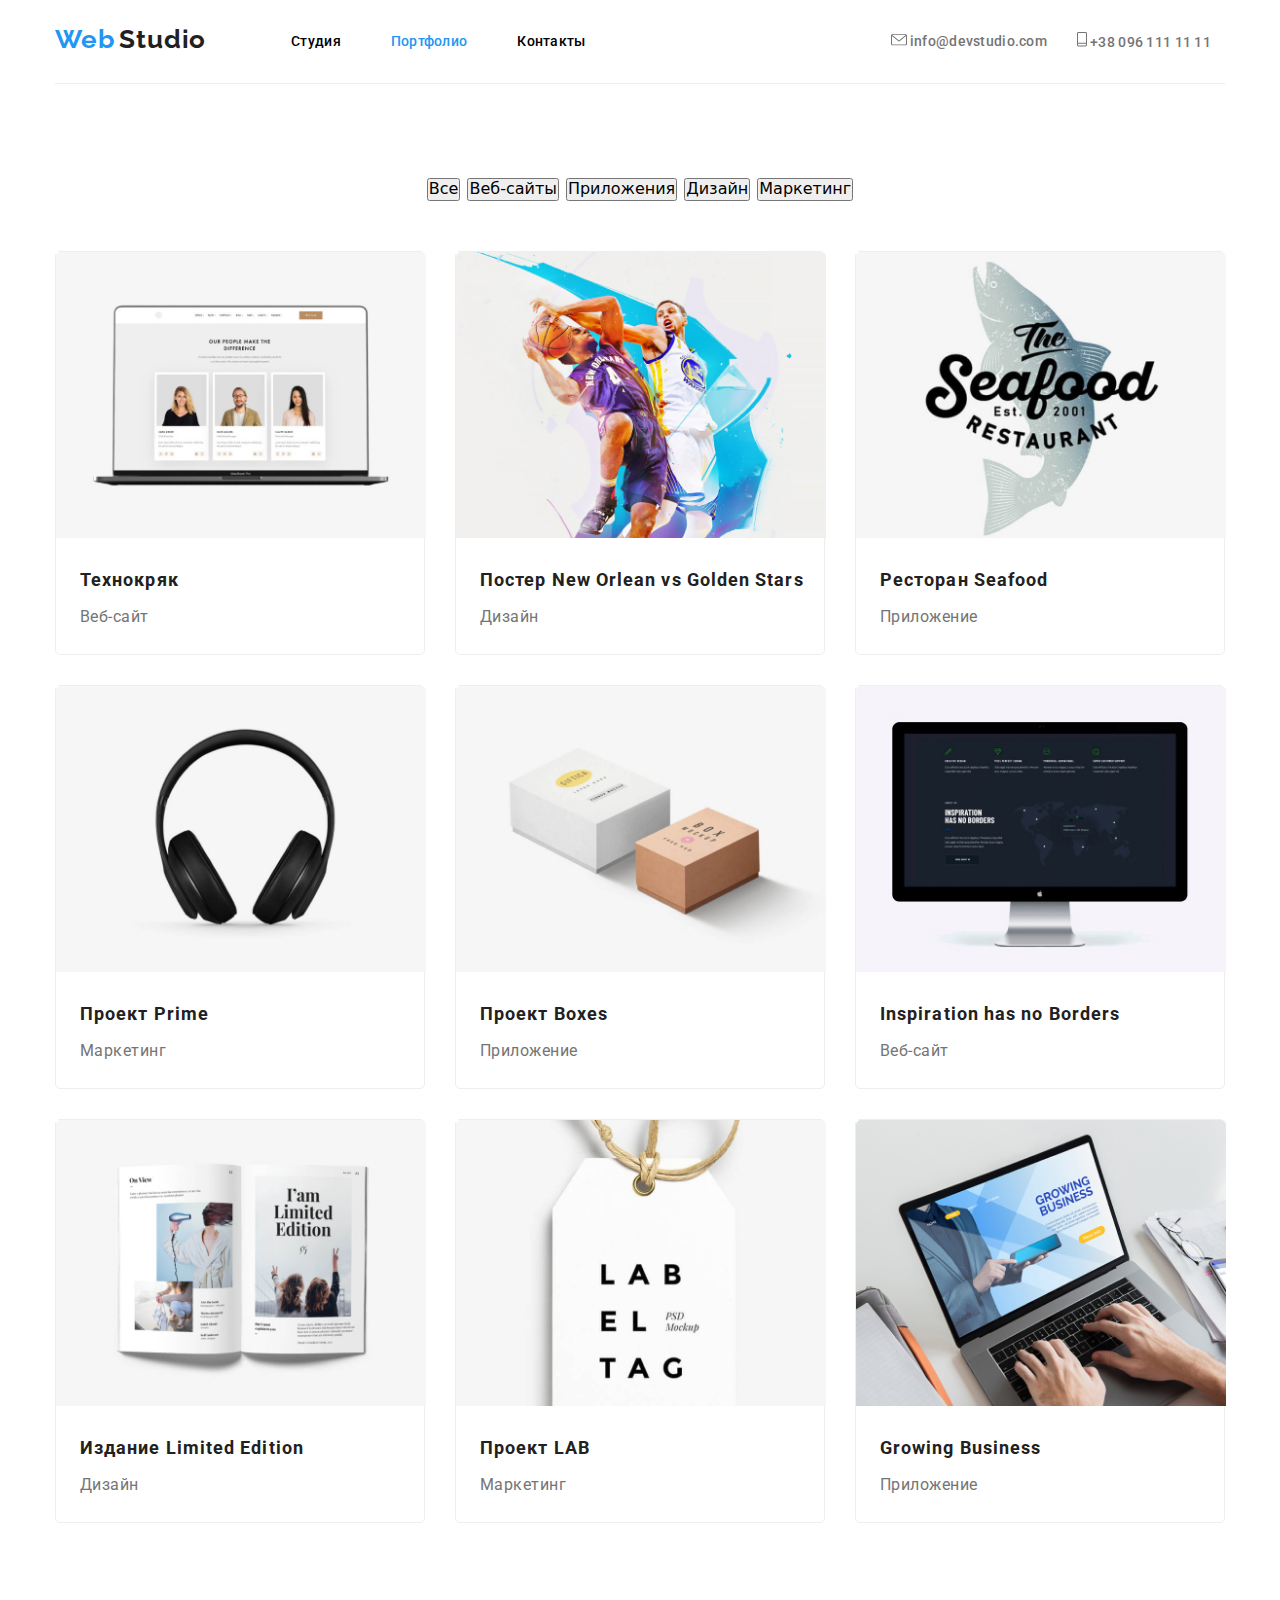
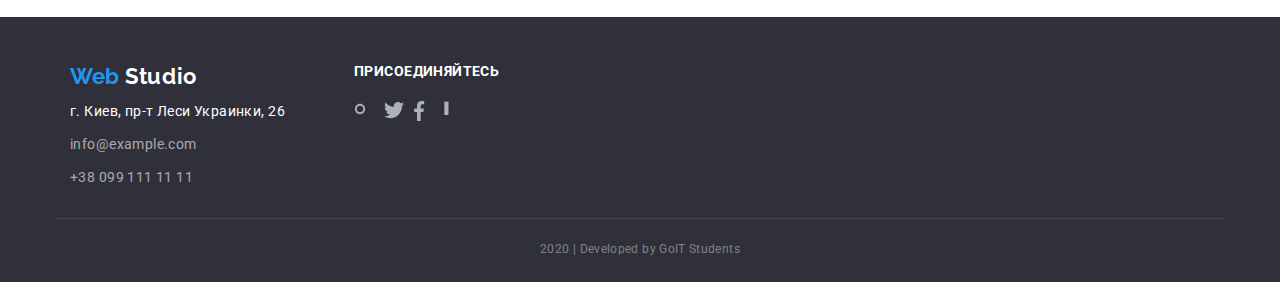
==== portfolio.html @ b07f4cec "клон" ====
<!DOCTYPE html>
<html lang="ru">
  <head>
    <title>Document</title>
    <link
      rel="stylesheet"
      href="https://cdnjs.cloudflare.com/ajax/libs/modern-normalize/0.6.0/modern-normalize.min.css"
    />
    <link rel="stylesheet" href="./css/portfolio.css" />
    <link
      href="https://fonts.googleapis.com/css2?family=Raleway:wght@400;700&family=Roboto:wght@400;700&display=swap"
      rel="stylesheet"
    />
    <style>
      a {
        text-decoration: none;
      }
    </style>
  </head>
  <body>
    <header>
      <div class="container">
        <div class="site-nav">
          <a class="logotype" href="">
            <span class="accent">Web</span>
            <span class="logo">Studio</span>
          </a>
          <nav>
            <ul class="main-navigation">
              <li class="nav1">
                <a href="./index.html">Студия</a>
              </li>
              <li class="nav1">
                <a class="link-current" href="./portfolio.html">Портфолио</a>
              </li>
              <li class="nav1"><a href="">Контакты</a></li>
            </ul>
          </nav>
          <ul class="mail">
            <li class="mail1">
              <a href=""
                ><img src="./svg/envelopenew.svg" alt="Пошта" />
                info@devstudio.com
              </a>
            </li>
            <li class="mail1">
              <a href=""
                ><img src="./svg/Vector.svg" alt="Номер" /> +38 096 111 11 11</a
              >
            </li>
          </ul>
        </div>
      </div>
    </header>
    <div class="container">
      <main>
        <section>
          <!-- <h1>Примеры работ</h1> -->
          <ul class="button-flex">
            <li class="button-element">
              <button type="button">Все</button>
            </li>
            <li class="button-element">
              <button type="button">Веб-сайты</button>
            </li>
            <li class="button-element">
              <button type="button">Приложения</button>
            </li>
            <li class="button-element">
              <button type="button">Дизайн</button>
            </li>
            <li class="button-element">
              <button type="button">Маркетинг</button>
            </li>
          </ul>
        </section>
        <section>
          <ul class="projects">
            <li class="projects-element">
              <a href="">
                <img
                  class="examples"
                  src="./jpg/img1.jpg"
                  alt="Технокряк"
                  width="370px"
                />
                <h2 class="second-header">Технокряк</h2>
                <p class="filtrs">Веб-сайт</p>
                <!-- <p class="desc-for-header">
                Технокряк это современная площадка распространения коронавируса.
                Компании используют эту платформу для цифрового шпионажа и атак
                на защищённые сервера конкурентов.
              </p> -->
              </a>
            </li>
            <li class="projects-element">
              <a href="">
                <img
                  class="examples"
                  src="./jpg/img2.jpg"
                  alt="Постер"
                  width="370px"
                />
                <h2 class="second-header">Постер New Orlean vs Golden Stars</h2>
                <p class="filtrs">Дизайн</p>
                <p class="desc-for-header"></p>
              </a>
            </li>
            <li class="projects-element">
              <a href="">
                <img
                  class="examples"
                  src="./jpg/img3.jpg"
                  alt="Ресторан"
                  width="370px"
                />
                <h2 class="second-header">Ресторан Seafood</h2>
                <p class="filtrs">Приложение</p>
                <p class="desc-for-header"></p>
              </a>
            </li>
            <li class="projects-element">
              <a href="">
                <img
                  class="examples"
                  src="./jpg/img4.jpg"
                  alt="Прайм"
                  width="370px"
                />
                <h2 class="second-header">Проект Prime</h2>
                <p class="filtrs">Маркетинг</p>
                <p class="desc-for-header"></p>
              </a>
            </li>
            <li class="projects-element">
              <a href="">
                <img
                  class="examples"
                  src="./jpg/img5.jpg"
                  alt="Проект"
                  width="370px"
                />
                <h2 class="second-header">Проект Boxes</h2>
                <p class="filtrs">Приложение</p>
                <p class="desc-for-header"></p>
              </a>
            </li>
            <li class="projects-element">
              <a href="">
                <img
                  class="examples"
                  src="./jpg/img6.jpg"
                  alt="Монитор"
                  width="370px"
                />
                <h2 class="second-header">Inspiration has no Borders</h2>
                <p class="filtrs">Веб-сайт</p>
                <p class="desc-for-header"></p>
              </a>
            </li>
            <li class="projects-element">
              <a href="">
                <img
                  class="examples"
                  src="./jpg/img7.jpg"
                  alt="Издание"
                  width="370px"
                />
                <h2 class="second-header">Издание Limited Edition</h2>
                <p class="filtrs">Дизайн</p>
                <p class="desc-for-header"></p>
              </a>
            </li>
            <li class="projects-element">
              <a href="">
                <img
                  class="examples"
                  src="./jpg/img8.jpg"
                  alt="ЛАБ"
                  width="370px"
                />
                <h2 class="second-header">Проект LAB</h2>
                <p class="filtrs">Маркетинг</p>
                <p class="desc-for-header"></p>
              </a>
            </li>
            <li class="projects-element">
              <a href="">
                <img
                  class="examples"
                  src="./jpg/img9.jpg"
                  alt="Рост"
                  width="370px"
                />
                <h2 class="second-header">Growing Business</h2>
                <p class="filtrs">Приложение</p>
                <p></p>
              </a>
            </li>
          </ul>
        </section>
      </main>
    </div>
    <footer class="footer-class">
      <div class="container">
        <div class="flex-footer">
          <div class="footer-element">
            <a href="">
              <span class="accent2">Web</span> <span class="logo2">Studio</span>
            </a>
            <address>
              <p class="adress-footer">г. Киев, пр-т Леси Украинки, 26</p>
              <p class="mail-footer">info@example.com</p>
              <p class="number-footer">+38 099 111 11 11</p>
            </address>
          </div>
          <div class="footer-element">
            <h3 class="join">присоединяйтесь</h3>
            <ul class="social-icon-footer">
              <li class="social-element">
                <a href=""><img src="./svg/inst.svg" alt="Инстаграмм" /></a>
              </li>
              <li class="social-element">
                <a href=""><img src="./svg/twitter.svg" alt="Твиттер2" /></a>
              </li>
              <li class="social-element">
                <a href=""><img src="./svg/Vectornew.svg" alt="Фейсбук" /></a>
              </li>
              <li class="social-element">
                <a href=""><img src="./svg/li1.svg" alt="" /></a>
              </li>
            </ul>
          </div>
        </div>
        <p class="developed">2020 | Developed by GoIT Students</p>
      </div>
    </footer>
  </body>
</html>
---- css/portfolio.css ----
html {
  box-sizing: border-box;
}

*,
*::before,
*::after {
  margin: 0;
  padding: 0;
  box-sizing: inherit;
}

:root {
  --primary-text-color: 212121;
  --secondary-text-color: #757575;
  --less-white-color: #ffffff;
  --background-grey-color: #f5f4fa;
  font-family: "Roboto", sans-serif;
  font-family: "Raleway", sans-serif;
}

a {
  text-decoration: none;
  margin: 0px;
  padding: 0px;
}

li {
  list-style-type: none;
  margin: 0px;
  padding: 0px;
}

.container {
  width: 1200px;
  padding-left: 15px;
  padding-right: 15px;
  margin-left: auto;
  margin-right: auto;
}

.site-nav {
  display: flex;
  /* margin-left: 200px; */
  /* margin-right: 200px; */
}

.logotype {
  display: block;
  padding-top: 24px;
  padding-bottom: 25px;
}

.main-navigation {
  display: flex;
  padding-top: 32px;
  padding-bottom: 32px;
  margin-left: 85px;
}

.main-navigation .nav1 + .nav1 {
  margin-left: 50px;
}

.mail {
  display: flex;
  padding-top: 32px;
  padding-bottom: 32px;
  margin-left: 305px;
}

.mail .mail1 + .mail1 {
  margin-left: 30px;
}

.accent {
  color: #2196f3;
  font-family: Raleway;
  font-style: normal;
  font-weight: bold;
  font-size: 26px;
  line-height: 1.19;
  letter-spacing: 0.03em;
}

.logo {
  color: #212121;
  font-family: Raleway;
  font-style: normal;
  font-weight: bold;
  font-size: 26px;
  line-height: 1.19;
  letter-spacing: 0.03em;
}

.main-navigation li a {
  color: var(--primary-text-color);
  font-family: Roboto;
  font-style: normal;
  font-weight: 500;
  font-size: 14px;
  line-height: 1.14;
  letter-spacing: 0.02em;
}

.nav1:hover,
.nav1:focus {
  color: #2196f3;
}

.link-current:hover {
  color: #2196f3;
}

.link-current {
  color: #2196f3;
}

.main-navigation .link-current {
  color: #2196f3;
}

.mail li a {
  color: var(--secondary-text-color);
  font-family: Roboto;
  font-style: normal;
  font-weight: 500;
  font-size: 14px;
  line-height: 1.14;
  letter-spacing: 0.02em;
}
.mail li a:hover,
.mail li a:focus {
  color: #2196f3;
}

.button-flex {
  display: flex;
  justify-content: center;
  padding-top: 94px;
  padding-bottom: 50px;
  border-top: 1px solid #ececec;
}

.button-flex .button-element + .button-element {
  margin-left: 7px;
  padding-bottom: 0px;
  padding-top: 0px;
  padding-right: 0px;
  padding-left: 0px;
}

.button-element {
  /* font-family: Roboto;
  font-style: normal;
  font-weight: 500;
  font-size: 16px;
  line-height: 1.63;
  text-align: center;
  letter-spacing: 0.03em;

  color: #212121;

  width: auto;
  height: 26px;
  padding-top: 6px;
  padding-bottom: 6px;
  padding-right: 20px;
  padding-left: 20px;

  background: #f5f4fa;
  border-radius: 4px; */
}

.button {
  font-family: Roboto;
  font-style: normal;
  font-weight: 500;
  font-size: 16px;
  line-height: 1.63;
  text-align: center;
  letter-spacing: 0.03em;

  color: #212121;

  /* width: auto;
  height: 26px; */
  padding-top: 6px;
  padding-bottom: 6px;
  padding-right: 20px;
  padding-left: 20px;

  background: #f5f4fa;
  border-radius: 4px;
}

.button-element:hover,
.button-element:focus {
  color: #2196f3;
}

.second-header {
  font-family: Roboto;
  font-style: normal;
  font-weight: bold;
  font-size: 18px;
  line-height: 2;
  letter-spacing: 0.06em;
  color: #212121;
  margin-top: 20px;
  margin-bottom: 4px;
  padding: 0px;
  margin-left: 24px;
}

.filtrs {
  font-family: Roboto;
  font-style: normal;
  font-weight: normal;
  font-size: 16px;
  line-height: 1.87;
  letter-spacing: 0.03em;
  color: #757575;
  /* margin-bottom: 20px; */
  margin-left: 24px;
}

.desc-for-header {
  font-family: Roboto;
  font-style: normal;
  font-weight: normal;
  font-size: 18px;
  line-height: 1.56;
  letter-spacing: 0.03em;
  color: #ffffff;
  background-color: var(--background-grey-color);
  /* для видимости */
}

.projects {
  display: flex;
  flex-wrap: wrap;
  justify-content: space-between;
  padding-bottom: 94px;
}

.projects-element:nth-child(3n + 1) {
  margin-left: 0px;
}

.projects-element:nth-child(-n + 3) {
  margin-top: 0px;
}

.projects-element {
  margin-left: 30px;
  margin-top: 30px;
  background: #ffffff;
  border: 1px solid #eeeeee;
  border-radius: 5px;
  padding-bottom: 20px;
}

.projects-element {
  display: inline-block;
  width: 370px;
  height: 404px;
}

.flex-footer {
  display: flex;
  padding-top: 47px;
  padding-bottom: 28px;
  padding-left: 15px;
  padding-right: 15px;
  border-bottom: 1px solid rgba(255, 255, 255, 0.1);
}

.flex-footer .footer-element + .footer-element {
  margin-left: 69px;
}

.social-icon-footer {
  display: flex;
  flex-wrap: wrap;
}

.social-icon-footer .social-element {
  height: 20px;
  width: 20px;
}

.social-icon-footer .social-element + .social-element {
  margin-left: 10px;
}

.logo2 {
  color: var(--less-white-color);
  font-family: Raleway;
  font-style: normal;
  font-weight: bold;
  font-size: 22px;
  line-height: 1.18;
  letter-spacing: 0.03em;
}

.accent2 {
  color: #2196f3;
  font-family: Raleway;
  font-style: normal;
  font-weight: bold;
  font-size: 22px;
  line-height: 1.18;
  letter-spacing: 0.03em;
}

.footer-class {
  background-color: #2f303a;
}
.logo2 {
  color: var(--less-white-color);
}
.adress-footer {
  color: var(--less-white-color);
  font-family: Roboto;
  font-style: normal;
  font-weight: normal;
  font-size: 14px;
  line-height: 1.71;
  letter-spacing: 0.03em;
  margin-top: 10px;
}
.mail-footer {
  color: rgba(255, 255, 255, 0.6);
  font-family: Roboto;
  font-style: normal;
  font-weight: normal;
  font-size: 14px;
  line-height: 1.71;
  letter-spacing: 0.03em;
  margin-top: 9px;
}

.number-footer {
  color: rgba(255, 255, 255, 0.6);
  font-family: Roboto;
  font-style: normal;
  font-weight: normal;
  font-size: 14px;
  line-height: 1.71;
  letter-spacing: 0.03em;
  margin-top: 9px;
}

.join {
  color: var(--less-white-color);
  font-family: Roboto;
  font-style: normal;
  font-weight: bold;
  font-size: 14px;
  line-height: 1.14;
  letter-spacing: 0.03em;
  text-transform: uppercase;
  margin-bottom: 21px;
}

.developed {
  font-family: Roboto;
  font-style: normal;
  font-weight: normal;
  font-size: 12px;
  line-height: 2;
  letter-spacing: 0.03em;
  color: rgba(255, 255, 255, 0.4);

  display: block;
  text-align: center;
  padding-top: 18px;
  padding-bottom: 21px;
  align-items: center;
}
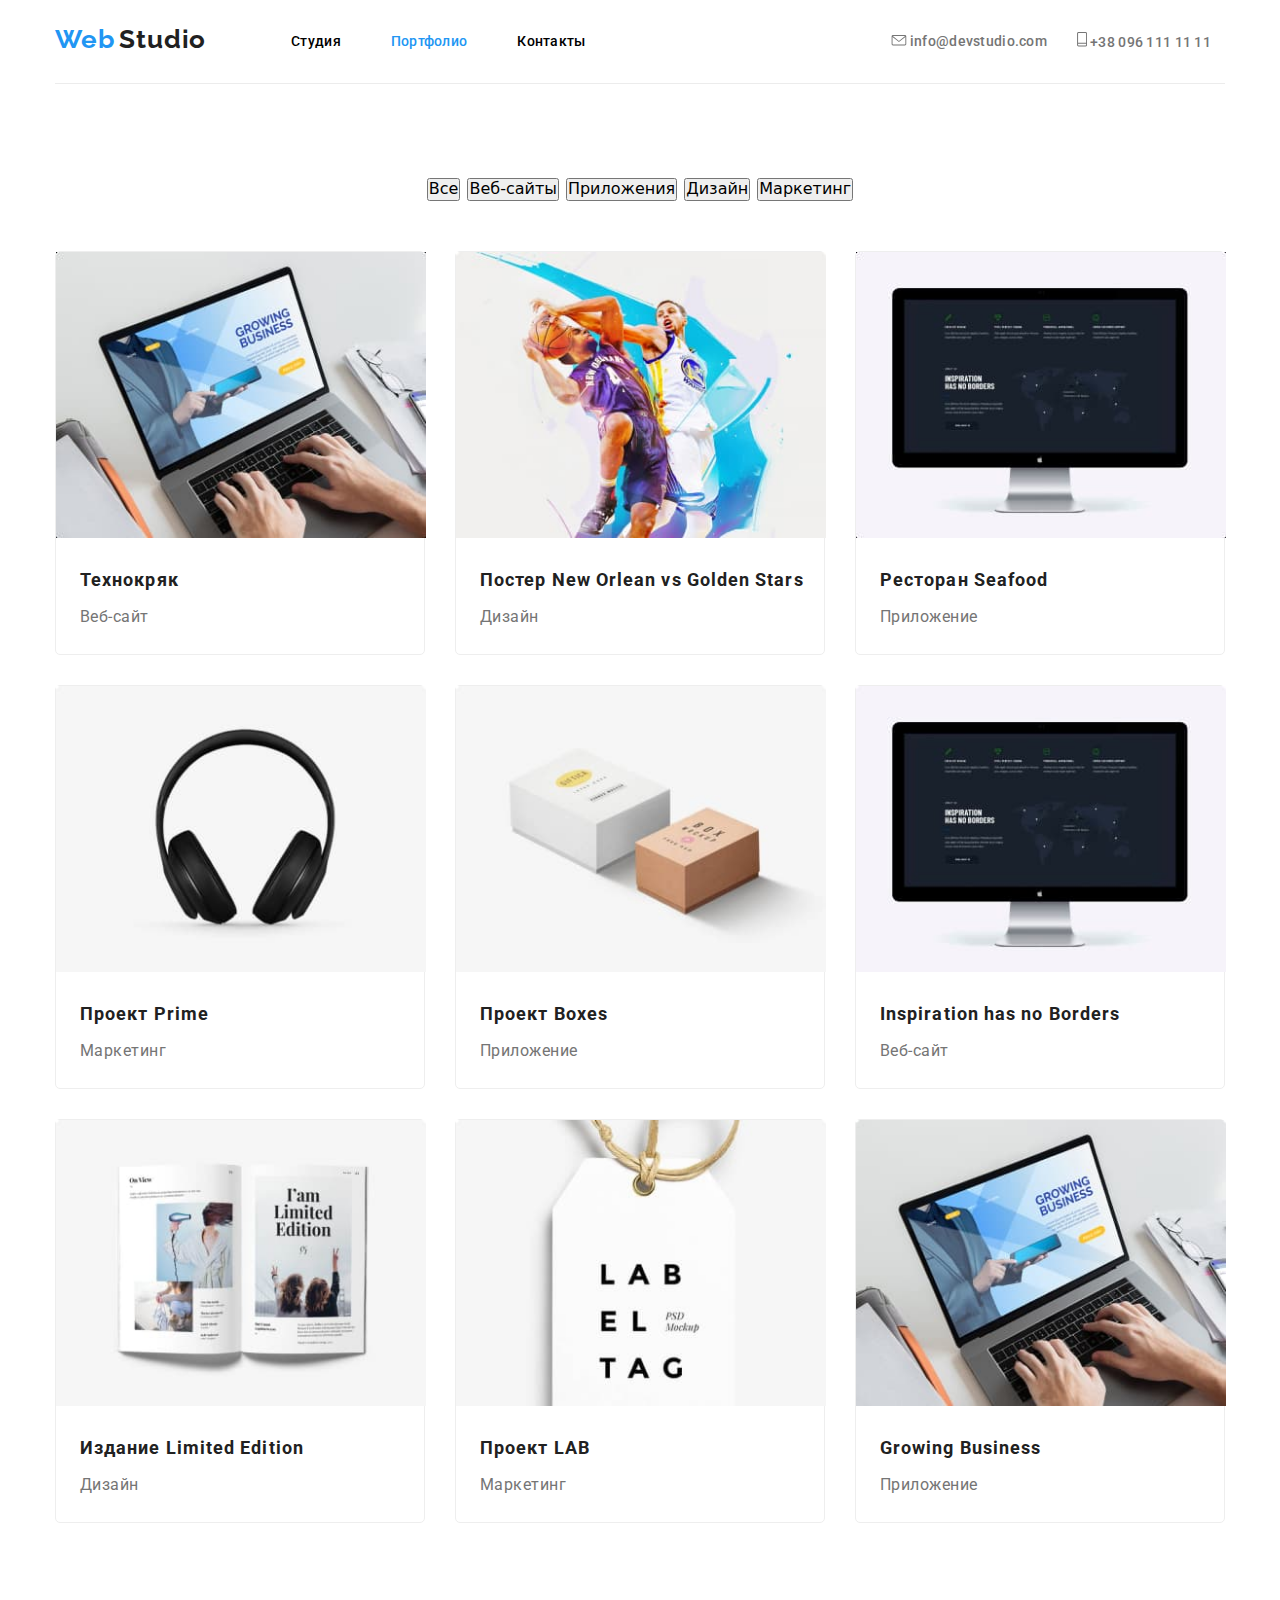
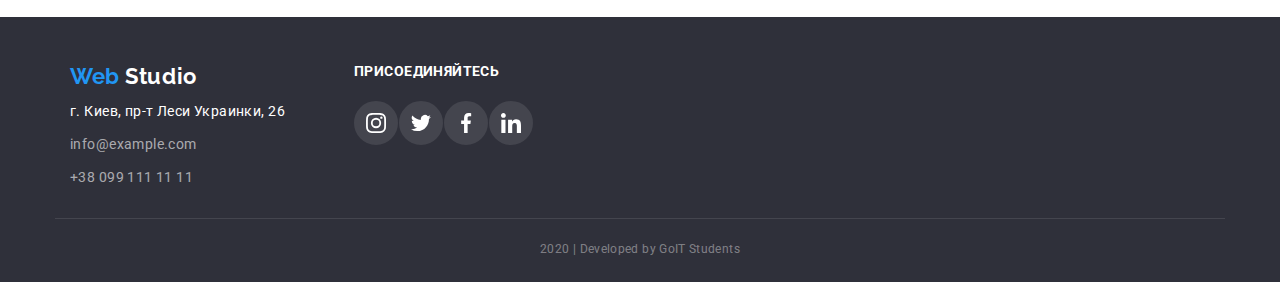
==== commit a47838b4: "1 правки" ====
--- a/portfolio.html
+++ b/portfolio.html
@@ -38,14 +38,19 @@
           </nav>
           <ul class="mail">
             <li class="mail1">
-              <a href=""
-                ><img src="./svg/envelopenew.svg" alt="Пошта" />
+              <a href="">
+                <svg class="mail1-icon">
+                  <use href="./svg/symbol-defs.svg#icon-envelopenew"></use>
+                </svg>
                 info@devstudio.com
               </a>
             </li>
             <li class="mail1">
-              <a href=""
-                ><img src="./svg/Vector.svg" alt="Номер" /> +38 096 111 11 11</a
+              <a href="">
+                <svg class="mail1-icon2">
+                  <use href="./svg/symbol-defs.svg#icon-Vector"></use>
+                </svg>
+                +38 096 111 11 11</a
               >
             </li>
           </ul>
@@ -218,16 +223,32 @@
             <h3 class="join">присоединяйтесь</h3>
             <ul class="social-icon-footer">
               <li class="social-element">
-                <a href=""><img src="./svg/inst.svg" alt="Инстаграмм" /></a>
-              </li>
-              <li class="social-element">
-                <a href=""><img src="./svg/twitter.svg" alt="Твиттер2" /></a>
-              </li>
-              <li class="social-element">
-                <a href=""><img src="./svg/Vectornew.svg" alt="Фейсбук" /></a>
-              </li>
-              <li class="social-element">
-                <a href=""><img src="./svg/li1.svg" alt="" /></a>
+                <a href="">
+                  <svg class="icon-footer2">
+                    <use href="./svg/symbol-defs.svg#icon-finst"></use>
+                  </svg>
+                </a>
+              </li>
+              <li class="social-element">
+                <a href="">
+                  <svg class="icon-footer2">
+                    <use href="./svg/symbol-defs.svg#icon-ftw"></use>
+                  </svg>
+                </a>
+              </li>
+              <li class="social-element">
+                <a href="">
+                  <svg class="icon-footer2">
+                    <use href="./svg/symbol-defs.svg#icon-ffac"></use>
+                  </svg>
+                </a>
+              </li>
+              <li class="social-element">
+                <a href="">
+                  <svg class="icon-footer2">
+                    <use href="./svg/symbol-defs.svg#icon-flink"></use>
+                  </svg>
+                </a>
               </li>
             </ul>
           </div>
--- a/css/portfolio.css
+++ b/css/portfolio.css
@@ -132,6 +132,16 @@
 .mail li a:hover,
 .mail li a:focus {
   color: #2196f3;
+}
+
+.mail1-icon {
+  width: 16px;
+  height: 11px;
+}
+
+.mail1-icon2 {
+  width: 10px;
+  height: 15px;
 }
 
 .button-flex {
@@ -291,7 +301,12 @@
 }
 
 .social-icon-footer .social-element + .social-element {
-  margin-left: 10px;
+  margin-left: 25px;
+}
+
+.icon-footer2 {
+  width: 44px;
+  height: 44px;
 }
 
 .logo2 {
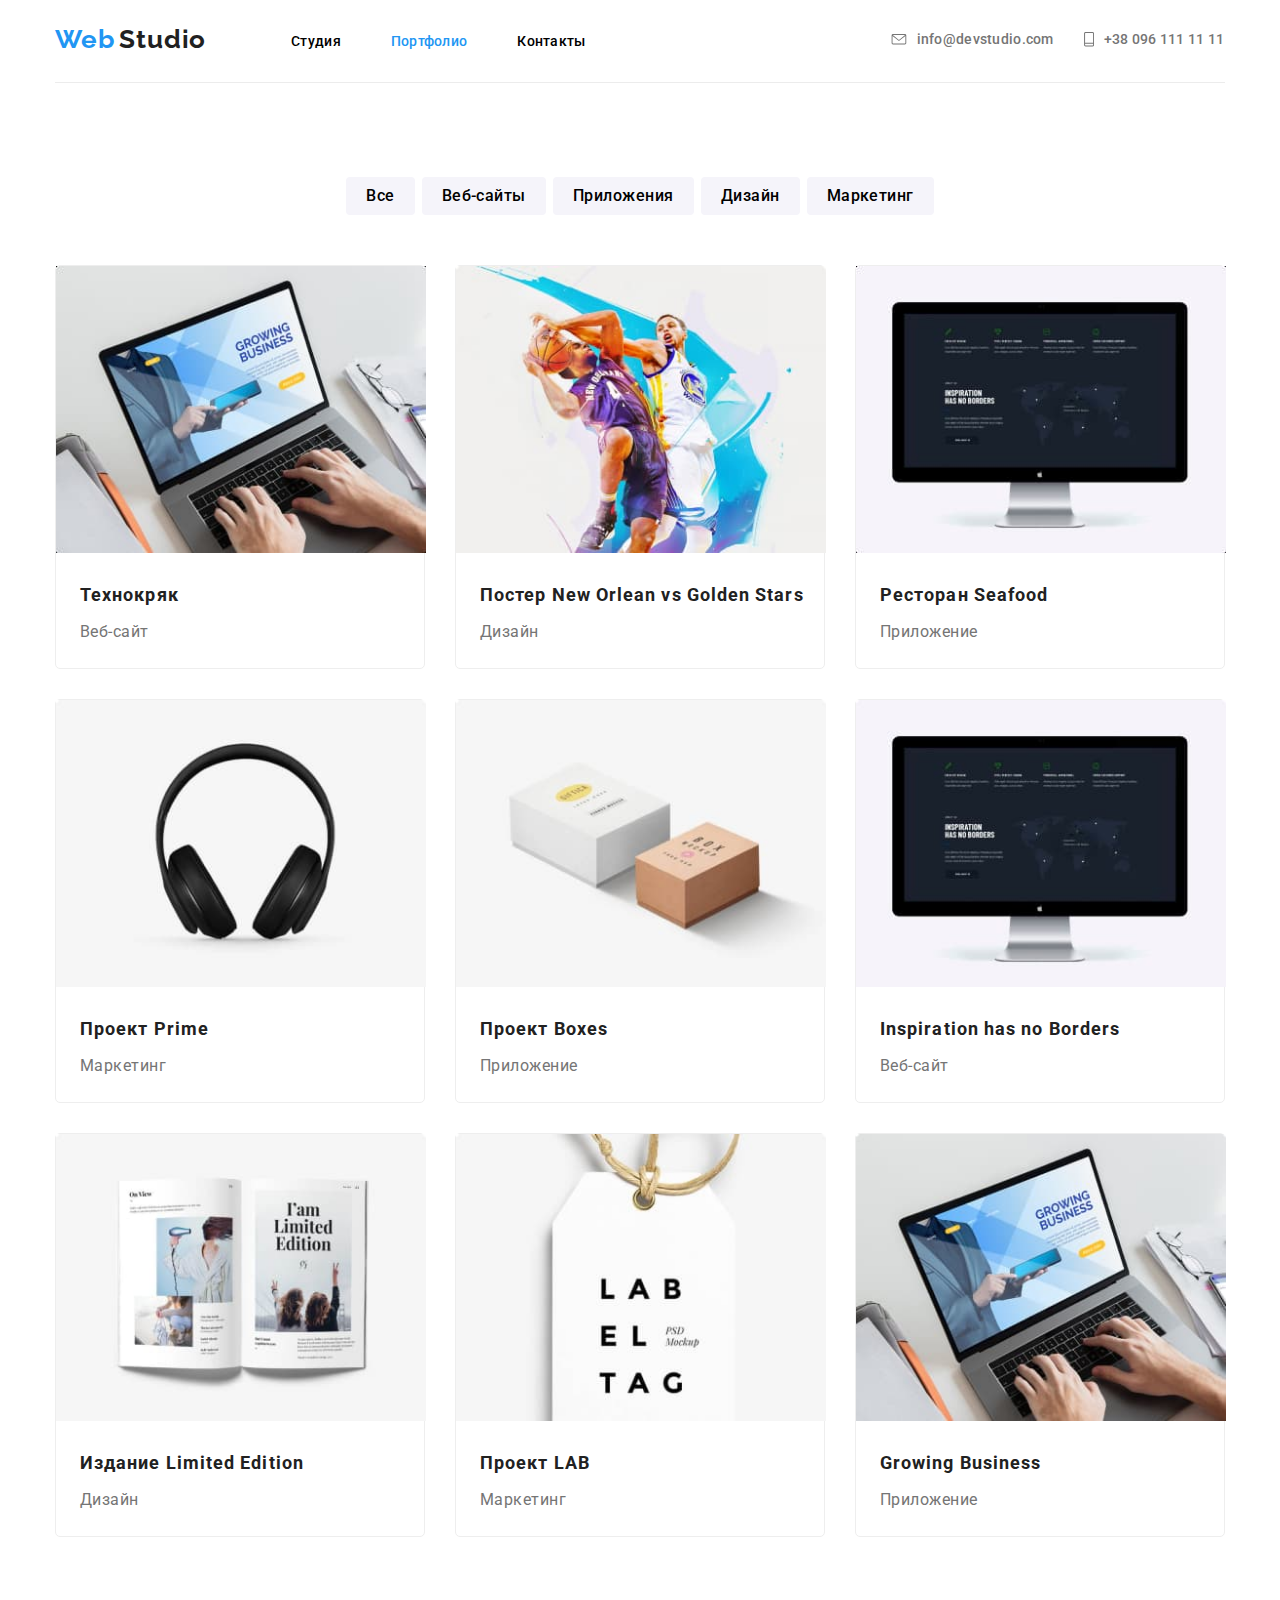
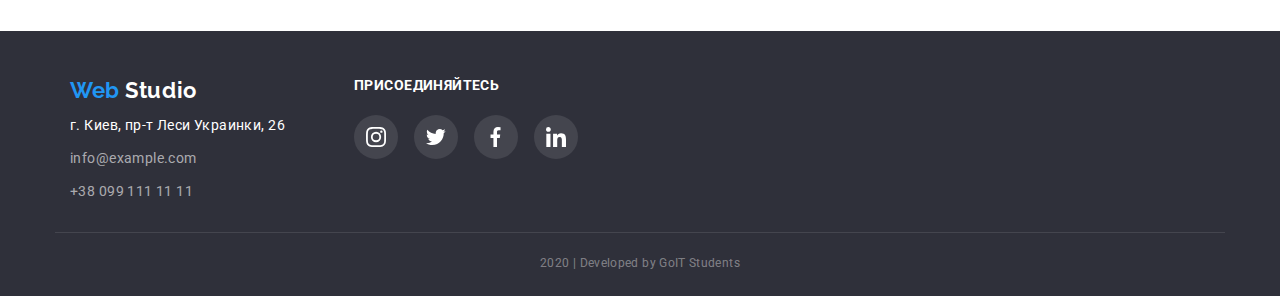
==== commit f9db44fd: "правки 1 ментора" ====
--- a/portfolio.html
+++ b/portfolio.html
@@ -8,7 +8,7 @@
     />
     <link rel="stylesheet" href="./css/portfolio.css" />
     <link
-      href="https://fonts.googleapis.com/css2?family=Raleway:wght@400;700&family=Roboto:wght@400;700&display=swap"
+      href="https://fonts.googleapis.com/css2?family=Raleway:wght@400;500;700&family=Roboto:wght@400;500;700&display=swap"
       rel="stylesheet"
     />
     <style>
@@ -38,7 +38,7 @@
           </nav>
           <ul class="mail">
             <li class="mail1">
-              <a href="">
+              <a href="" class="icon-flex">
                 <svg class="mail1-icon">
                   <use href="./svg/symbol-defs.svg#icon-envelopenew"></use>
                 </svg>
@@ -46,7 +46,7 @@
               </a>
             </li>
             <li class="mail1">
-              <a href="">
+              <a href="" class="icon-flex">
                 <svg class="mail1-icon2">
                   <use href="./svg/symbol-defs.svg#icon-Vector"></use>
                 </svg>
@@ -63,19 +63,27 @@
           <!-- <h1>Примеры работ</h1> -->
           <ul class="button-flex">
             <li class="button-element">
-              <button type="button">Все</button>
-            </li>
-            <li class="button-element">
-              <button type="button">Веб-сайты</button>
-            </li>
-            <li class="button-element">
-              <button type="button">Приложения</button>
-            </li>
-            <li class="button-element">
-              <button type="button">Дизайн</button>
-            </li>
-            <li class="button-element">
-              <button type="button">Маркетинг</button>
+              <button type="button" class="button-element-button">Все</button>
+            </li>
+            <li class="button-element">
+              <button type="button" class="button-element-button">
+                Веб-сайты
+              </button>
+            </li>
+            <li class="button-element">
+              <button type="button" class="button-element-button">
+                Приложения
+              </button>
+            </li>
+            <li class="button-element">
+              <button type="button" class="button-element-button">
+                Дизайн
+              </button>
+            </li>
+            <li class="button-element">
+              <button type="button" class="button-element-button">
+                Маркетинг
+              </button>
             </li>
           </ul>
         </section>
@@ -223,28 +231,28 @@
             <h3 class="join">присоединяйтесь</h3>
             <ul class="social-icon-footer">
               <li class="social-element">
-                <a href="">
+                <a href="" class="social-element-url">
                   <svg class="icon-footer2">
                     <use href="./svg/symbol-defs.svg#icon-finst"></use>
                   </svg>
                 </a>
               </li>
               <li class="social-element">
-                <a href="">
+                <a href="" class="social-element-url">
                   <svg class="icon-footer2">
                     <use href="./svg/symbol-defs.svg#icon-ftw"></use>
                   </svg>
                 </a>
               </li>
               <li class="social-element">
-                <a href="">
+                <a href="" class="social-element-url">
                   <svg class="icon-footer2">
                     <use href="./svg/symbol-defs.svg#icon-ffac"></use>
                   </svg>
                 </a>
               </li>
               <li class="social-element">
-                <a href="">
+                <a href="" class="social-element-url">
                   <svg class="icon-footer2">
                     <use href="./svg/symbol-defs.svg#icon-flink"></use>
                   </svg>
--- a/css/portfolio.css
+++ b/css/portfolio.css
@@ -137,11 +137,18 @@
 .mail1-icon {
   width: 16px;
   height: 11px;
+  margin-right: 10px;
 }
 
 .mail1-icon2 {
   width: 10px;
   height: 15px;
+  margin-right: 10px;
+}
+
+.icon-flex {
+  display: flex;
+  align-items: center;
 }
 
 .button-flex {
@@ -177,12 +184,30 @@
   padding-bottom: 6px;
   padding-right: 20px;
   padding-left: 20px;
-
+  */
+  /* 
   background: #f5f4fa;
   border-radius: 4px; */
 }
 
-.button {
+/* .button-element-button:hover,
+.button-element-button:focus {
+  color: #2196f3;
+} */
+
+.button-element-button:hover,
+.button-element-button:focus {
+  color: #2196f3;
+}
+
+.button-element-button {
+  background: #f5f4fa;
+  border-radius: 4px;
+  border: transparent;
+  padding-top: 6px;
+  padding-bottom: 6px;
+  padding-right: 20px;
+  padding-left: 20px;
   font-family: Roboto;
   font-style: normal;
   font-weight: 500;
@@ -190,23 +215,6 @@
   line-height: 1.63;
   text-align: center;
   letter-spacing: 0.03em;
-
-  color: #212121;
-
-  /* width: auto;
-  height: 26px; */
-  padding-top: 6px;
-  padding-bottom: 6px;
-  padding-right: 20px;
-  padding-left: 20px;
-
-  background: #f5f4fa;
-  border-radius: 4px;
-}
-
-.button-element:hover,
-.button-element:focus {
-  color: #2196f3;
 }
 
 .second-header {
@@ -271,6 +279,12 @@
   padding-bottom: 20px;
 }
 
+.projects-element:hover,
+.projects-element:focus {
+  box-shadow: 1px 4px 6px rgba(0, 0, 0, 0.16), 0px 4px 4px rgba(0, 0, 0, 0.06),
+    0px 1px 1px rgba(0, 0, 0, 0.12);
+}
+
 .projects-element {
   display: inline-block;
   width: 370px;
@@ -301,12 +315,22 @@
 }
 
 .social-icon-footer .social-element + .social-element {
-  margin-left: 25px;
-}
-
-.icon-footer2 {
+  margin-left: 40px;
+}
+
+.social-element-url {
   width: 44px;
   height: 44px;
+  border-radius: 50px;
+  display: flex;
+  justify-content: center;
+  align-items: center;
+  background-color: rgba(255, 255, 255, 0.1);
+}
+
+.icon-footer2 {
+  width: 20px;
+  height: 20px;
 }
 
 .logo2 {
